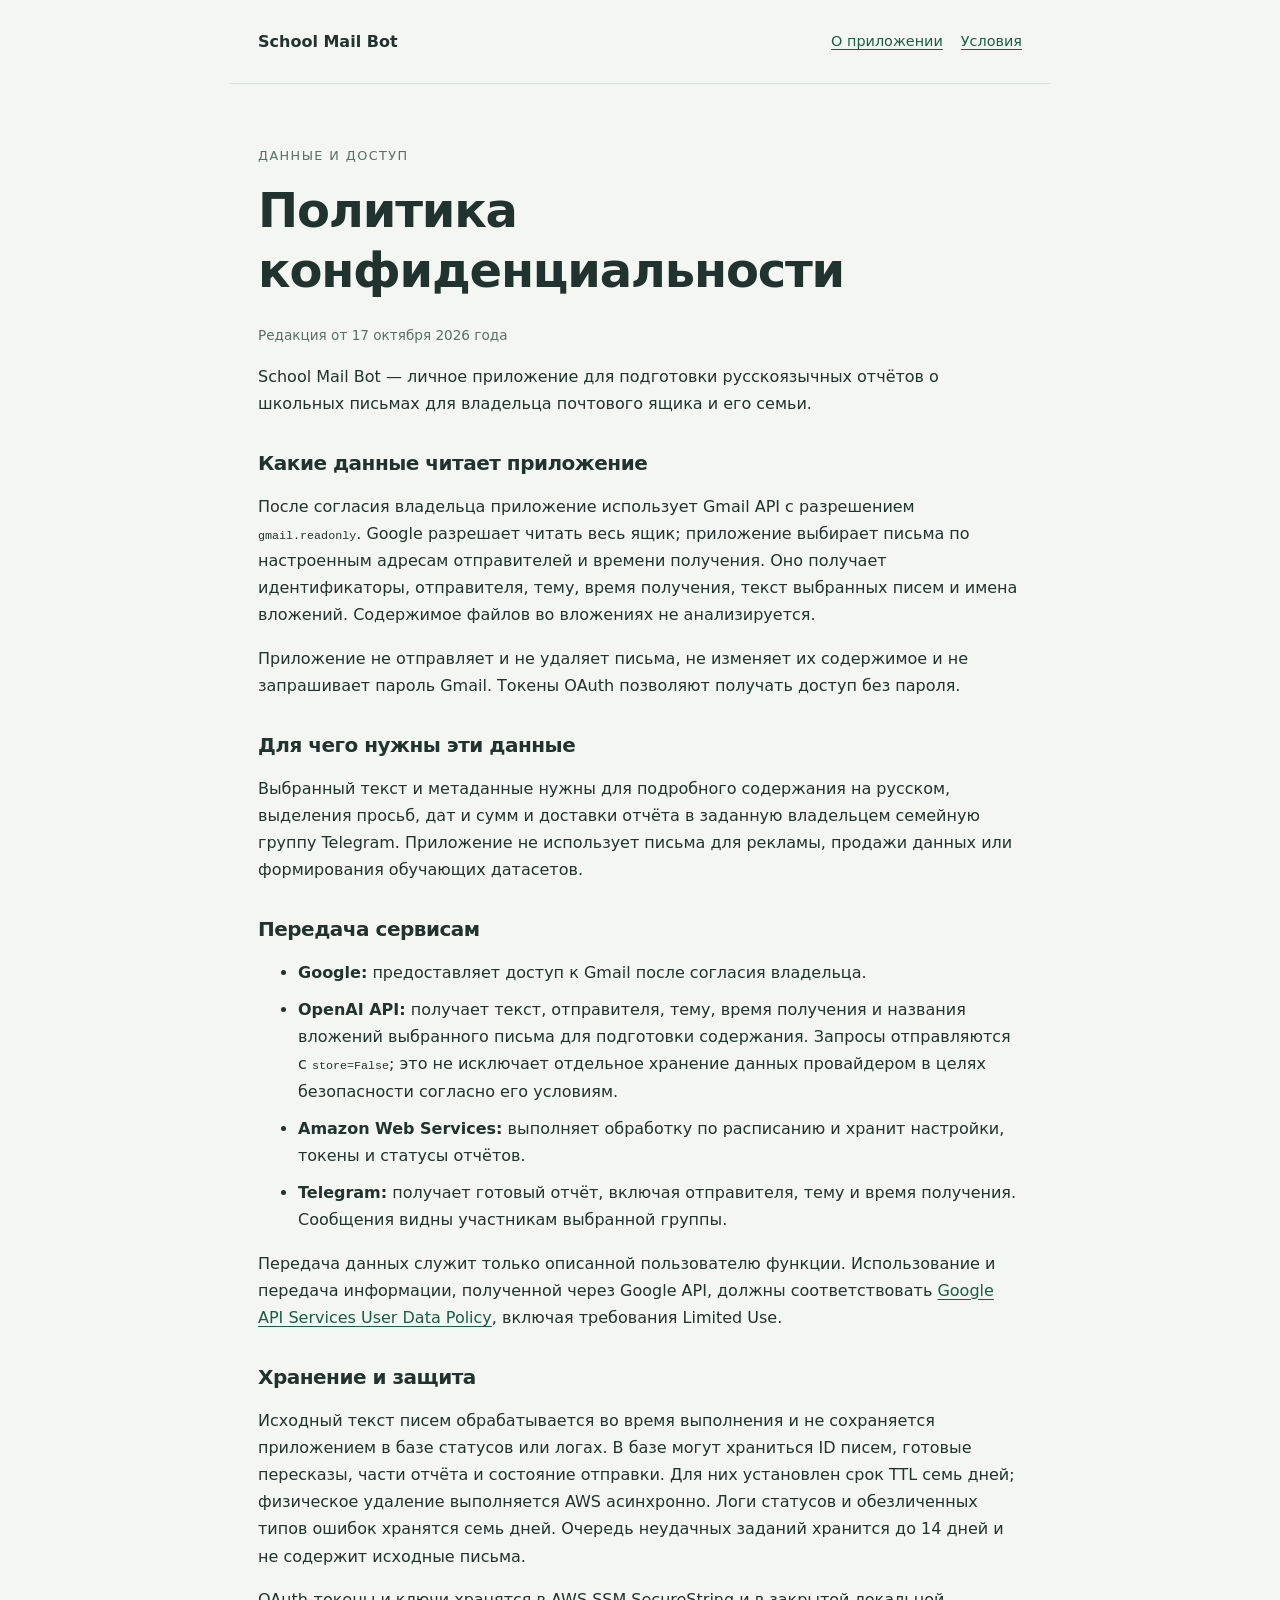
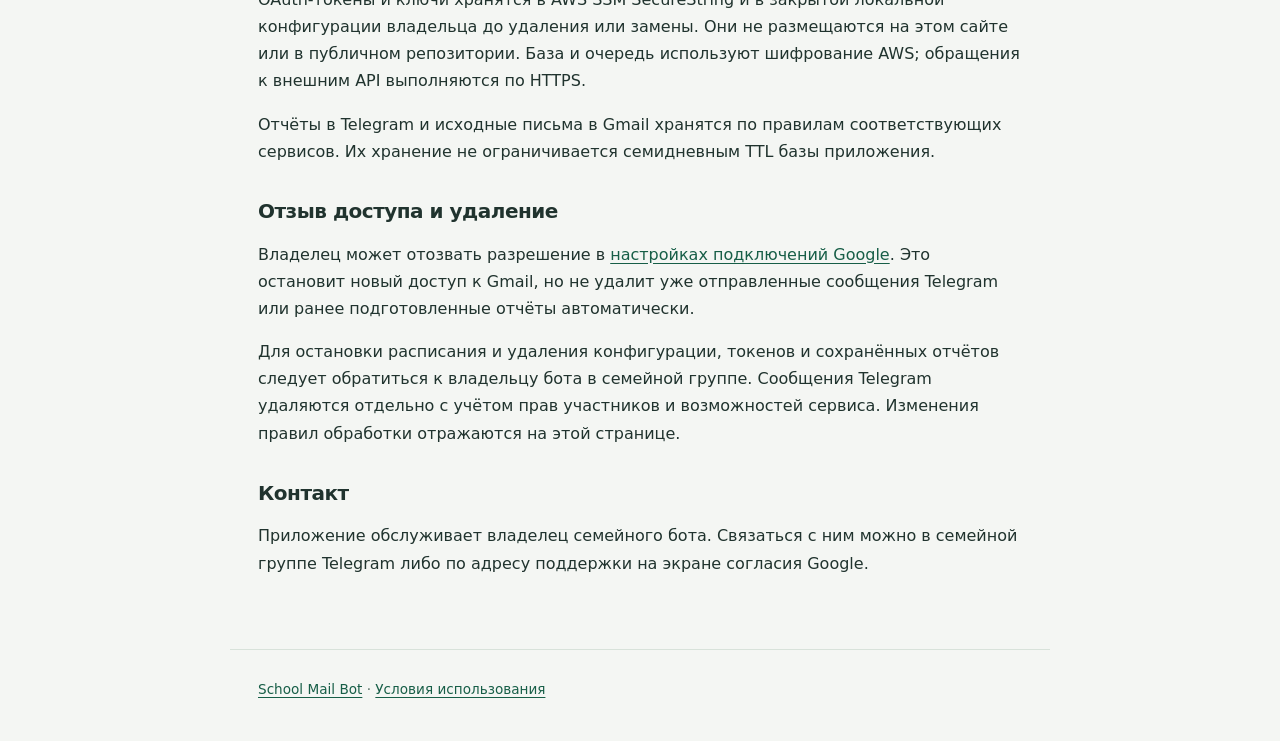
==== privacy.html @ ab50753f "Publish School Mail Bot information and privacy pages" ====
<!doctype html>
<html lang="ru"><head><meta charset="utf-8"><meta name="viewport" content="width=device-width,initial-scale=1"><title>Конфиденциальность — School Mail Bot</title><link rel="stylesheet" href="style.css"></head>
<body><header><a class="brand" href="index.html">School Mail Bot</a><nav aria-label="Основная навигация"><a href="index.html">О приложении</a><a href="terms.html">Условия</a></nav></header>
<main><p class="eyebrow">Данные и доступ</p><h1>Политика конфиденциальности</h1><p class="date">Редакция от 17 октября 2026 года</p>
<p>School Mail Bot — личное приложение для подготовки русскоязычных отчётов о школьных письмах для владельца почтового ящика и его семьи.</p>
<h2>Какие данные читает приложение</h2><p>После согласия владельца приложение использует Gmail API с разрешением <code>gmail.readonly</code>. Google разрешает читать весь ящик; приложение выбирает письма по настроенным адресам отправителей и времени получения. Оно получает идентификаторы, отправителя, тему, время получения, текст выбранных писем и имена вложений. Содержимое файлов во вложениях не анализируется.</p>
<p>Приложение не отправляет и не удаляет письма, не изменяет их содержимое и не запрашивает пароль Gmail. Токены OAuth позволяют получать доступ без пароля.</p>
<h2>Для чего нужны эти данные</h2><p>Выбранный текст и метаданные нужны для подробного содержания на русском, выделения просьб, дат и сумм и доставки отчёта в заданную владельцем семейную группу Telegram. Приложение не использует письма для рекламы, продажи данных или формирования обучающих датасетов.</p>
<h2>Передача сервисам</h2><ul><li><strong>Google:</strong> предоставляет доступ к Gmail после согласия владельца.</li><li><strong>OpenAI API:</strong> получает текст, отправителя, тему, время получения и названия вложений выбранного письма для подготовки содержания. Запросы отправляются с <code>store=False</code>; это не исключает отдельное хранение данных провайдером в целях безопасности согласно его условиям.</li><li><strong>Amazon Web Services:</strong> выполняет обработку по расписанию и хранит настройки, токены и статусы отчётов.</li><li><strong>Telegram:</strong> получает готовый отчёт, включая отправителя, тему и время получения. Сообщения видны участникам выбранной группы.</li></ul>
<p>Передача данных служит только описанной пользователю функции. Использование и передача информации, полученной через Google API, должны соответствовать <a href="https://developers.google.com/terms/api-services-user-data-policy">Google API Services User Data Policy</a>, включая требования Limited Use.</p>
<h2>Хранение и защита</h2><p>Исходный текст писем обрабатывается во время выполнения и не сохраняется приложением в базе статусов или логах. В базе могут храниться ID писем, готовые пересказы, части отчёта и состояние отправки. Для них установлен срок TTL семь дней; физическое удаление выполняется AWS асинхронно. Логи статусов и обезличенных типов ошибок хранятся семь дней. Очередь неудачных заданий хранится до 14 дней и не содержит исходные письма.</p>
<p>OAuth-токены и ключи хранятся в AWS SSM SecureString и в закрытой локальной конфигурации владельца до удаления или замены. Они не размещаются на этом сайте или в публичном репозитории. База и очередь используют шифрование AWS; обращения к внешним API выполняются по HTTPS.</p>
<p>Отчёты в Telegram и исходные письма в Gmail хранятся по правилам соответствующих сервисов. Их хранение не ограничивается семидневным TTL базы приложения.</p>
<h2>Отзыв доступа и удаление</h2><p>Владелец может отозвать разрешение в <a href="https://myaccount.google.com/connections">настройках подключений Google</a>. Это остановит новый доступ к Gmail, но не удалит уже отправленные сообщения Telegram или ранее подготовленные отчёты автоматически.</p>
<p>Для остановки расписания и удаления конфигурации, токенов и сохранённых отчётов следует обратиться к владельцу бота в семейной группе. Сообщения Telegram удаляются отдельно с учётом прав участников и возможностей сервиса. Изменения правил обработки отражаются на этой странице.</p>
<h2>Контакт</h2><p>Приложение обслуживает владелец семейного бота. Связаться с ним можно в семейной группе Telegram либо по адресу поддержки на экране согласия Google.</p></main>
<footer><a href="index.html">School Mail Bot</a> · <a href="terms.html">Условия использования</a></footer></body></html>
---- style.css ----
:root{color-scheme:light;font-family:system-ui,-apple-system,"Segoe UI",sans-serif;color:#20332e;background:#f4f6f3;line-height:1.7}
*{box-sizing:border-box}body{margin:0}a{color:#175e47;text-underline-offset:.2em}a:hover{color:#0b392a}a:focus-visible{outline:3px solid #b4d9c7;outline-offset:4px}header,main,footer{max-width:820px;margin:auto;padding:28px}header{display:flex;flex-wrap:wrap;gap:16px;align-items:center;justify-content:space-between;border-bottom:1px solid #d8e2da}.brand{font-weight:750;text-decoration:none;color:#20332e}nav{display:flex;flex-wrap:wrap;gap:18px;font-size:.9rem}main{padding-top:48px;padding-bottom:56px}h1,h2{line-height:1.25;letter-spacing:-.025em}h1{font-size:clamp(2rem,5vw,3rem);margin:12px 0 24px}h2{font-size:1.25rem;margin-top:34px}.eyebrow{font-size:.8rem;text-transform:uppercase;letter-spacing:.11em;color:#587066}.lead{font-size:1.15rem;color:#465f54}.note{padding:18px 22px;border-left:4px solid #6e9c80;background:#e8efe8;margin:28px 0}.date,footer{font-size:.85rem;color:#587066}footer{border-top:1px solid #d8e2da;padding-bottom:40px}li{margin:10px 0}code{font-size:.9em;overflow-wrap:anywhere}@media(max-width:520px){header,main,footer{padding-left:20px;padding-right:20px}main{padding-top:28px}nav{gap:12px;font-size:.82rem}}
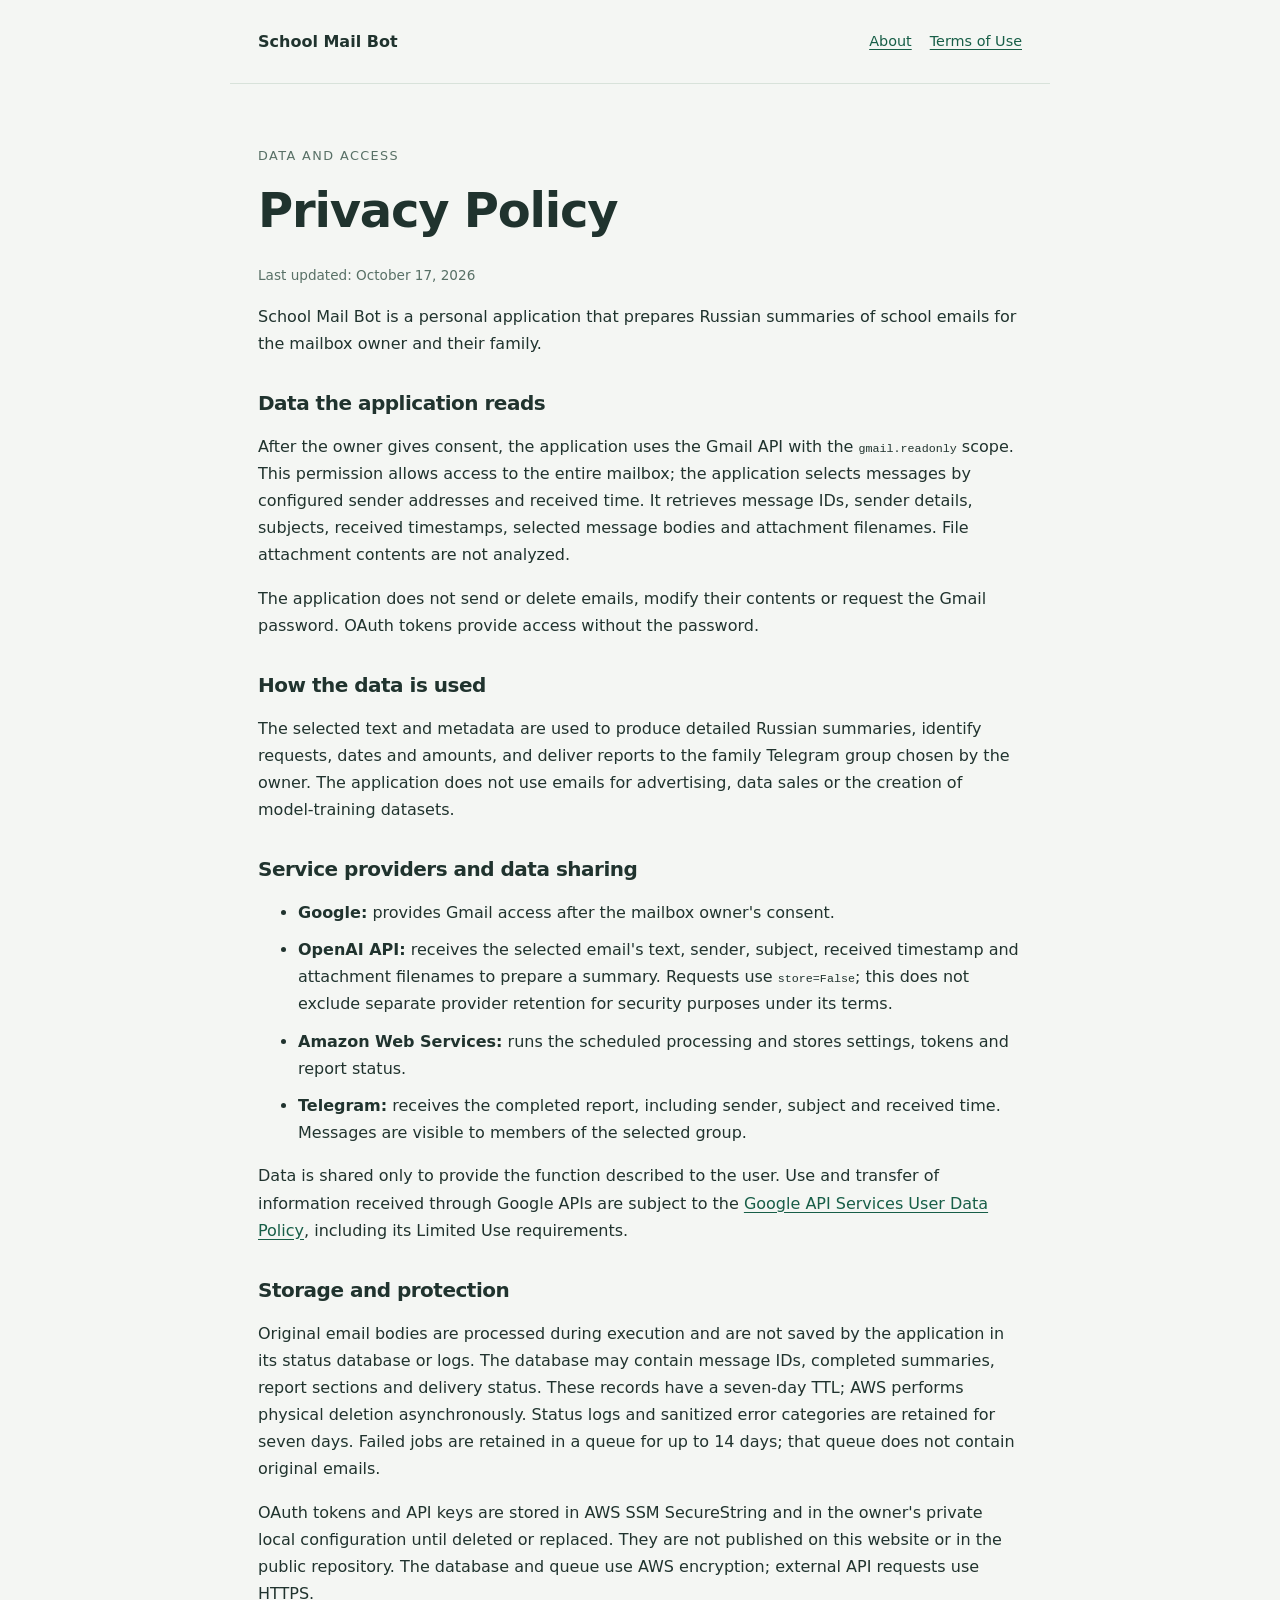
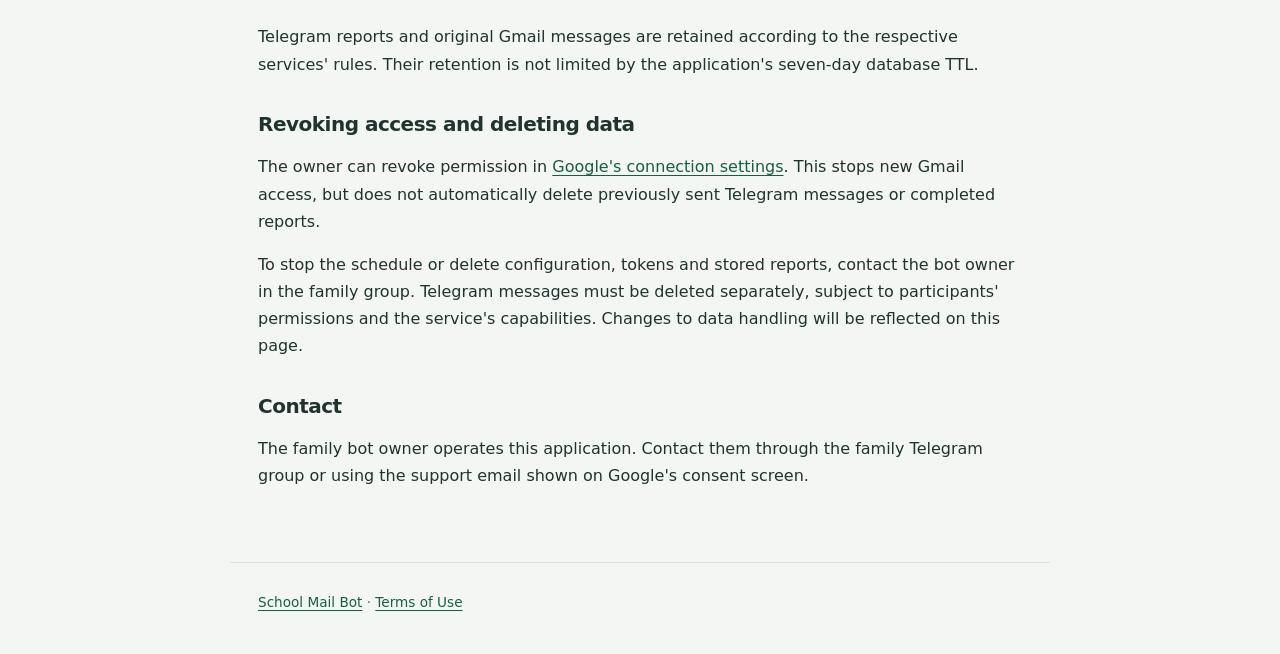
==== commit 52d55905: "Translate information, privacy and terms pages into English" ====
--- a/privacy.html
+++ b/privacy.html
@@ -1,17 +1,17 @@
 <!doctype html>
-<html lang="ru"><head><meta charset="utf-8"><meta name="viewport" content="width=device-width,initial-scale=1"><title>Конфиденциальность — School Mail Bot</title><link rel="stylesheet" href="style.css"></head>
-<body><header><a class="brand" href="index.html">School Mail Bot</a><nav aria-label="Основная навигация"><a href="index.html">О приложении</a><a href="terms.html">Условия</a></nav></header>
-<main><p class="eyebrow">Данные и доступ</p><h1>Политика конфиденциальности</h1><p class="date">Редакция от 17 октября 2026 года</p>
-<p>School Mail Bot — личное приложение для подготовки русскоязычных отчётов о школьных письмах для владельца почтового ящика и его семьи.</p>
-<h2>Какие данные читает приложение</h2><p>После согласия владельца приложение использует Gmail API с разрешением <code>gmail.readonly</code>. Google разрешает читать весь ящик; приложение выбирает письма по настроенным адресам отправителей и времени получения. Оно получает идентификаторы, отправителя, тему, время получения, текст выбранных писем и имена вложений. Содержимое файлов во вложениях не анализируется.</p>
-<p>Приложение не отправляет и не удаляет письма, не изменяет их содержимое и не запрашивает пароль Gmail. Токены OAuth позволяют получать доступ без пароля.</p>
-<h2>Для чего нужны эти данные</h2><p>Выбранный текст и метаданные нужны для подробного содержания на русском, выделения просьб, дат и сумм и доставки отчёта в заданную владельцем семейную группу Telegram. Приложение не использует письма для рекламы, продажи данных или формирования обучающих датасетов.</p>
-<h2>Передача сервисам</h2><ul><li><strong>Google:</strong> предоставляет доступ к Gmail после согласия владельца.</li><li><strong>OpenAI API:</strong> получает текст, отправителя, тему, время получения и названия вложений выбранного письма для подготовки содержания. Запросы отправляются с <code>store=False</code>; это не исключает отдельное хранение данных провайдером в целях безопасности согласно его условиям.</li><li><strong>Amazon Web Services:</strong> выполняет обработку по расписанию и хранит настройки, токены и статусы отчётов.</li><li><strong>Telegram:</strong> получает готовый отчёт, включая отправителя, тему и время получения. Сообщения видны участникам выбранной группы.</li></ul>
-<p>Передача данных служит только описанной пользователю функции. Использование и передача информации, полученной через Google API, должны соответствовать <a href="https://developers.google.com/terms/api-services-user-data-policy">Google API Services User Data Policy</a>, включая требования Limited Use.</p>
-<h2>Хранение и защита</h2><p>Исходный текст писем обрабатывается во время выполнения и не сохраняется приложением в базе статусов или логах. В базе могут храниться ID писем, готовые пересказы, части отчёта и состояние отправки. Для них установлен срок TTL семь дней; физическое удаление выполняется AWS асинхронно. Логи статусов и обезличенных типов ошибок хранятся семь дней. Очередь неудачных заданий хранится до 14 дней и не содержит исходные письма.</p>
-<p>OAuth-токены и ключи хранятся в AWS SSM SecureString и в закрытой локальной конфигурации владельца до удаления или замены. Они не размещаются на этом сайте или в публичном репозитории. База и очередь используют шифрование AWS; обращения к внешним API выполняются по HTTPS.</p>
-<p>Отчёты в Telegram и исходные письма в Gmail хранятся по правилам соответствующих сервисов. Их хранение не ограничивается семидневным TTL базы приложения.</p>
-<h2>Отзыв доступа и удаление</h2><p>Владелец может отозвать разрешение в <a href="https://myaccount.google.com/connections">настройках подключений Google</a>. Это остановит новый доступ к Gmail, но не удалит уже отправленные сообщения Telegram или ранее подготовленные отчёты автоматически.</p>
-<p>Для остановки расписания и удаления конфигурации, токенов и сохранённых отчётов следует обратиться к владельцу бота в семейной группе. Сообщения Telegram удаляются отдельно с учётом прав участников и возможностей сервиса. Изменения правил обработки отражаются на этой странице.</p>
-<h2>Контакт</h2><p>Приложение обслуживает владелец семейного бота. Связаться с ним можно в семейной группе Telegram либо по адресу поддержки на экране согласия Google.</p></main>
-<footer><a href="index.html">School Mail Bot</a> · <a href="terms.html">Условия использования</a></footer></body></html>
+<html lang="en"><head><meta charset="utf-8"><meta name="viewport" content="width=device-width,initial-scale=1"><title>Privacy Policy — School Mail Bot</title><link rel="stylesheet" href="style.css"></head>
+<body><header><a class="brand" href="index.html">School Mail Bot</a><nav aria-label="Main navigation"><a href="index.html">About</a><a href="terms.html">Terms of Use</a></nav></header>
+<main><p class="eyebrow">Data and access</p><h1>Privacy Policy</h1><p class="date">Last updated: October 17, 2026</p>
+<p>School Mail Bot is a personal application that prepares Russian summaries of school emails for the mailbox owner and their family.</p>
+<h2>Data the application reads</h2><p>After the owner gives consent, the application uses the Gmail API with the <code>gmail.readonly</code> scope. This permission allows access to the entire mailbox; the application selects messages by configured sender addresses and received time. It retrieves message IDs, sender details, subjects, received timestamps, selected message bodies and attachment filenames. File attachment contents are not analyzed.</p>
+<p>The application does not send or delete emails, modify their contents or request the Gmail password. OAuth tokens provide access without the password.</p>
+<h2>How the data is used</h2><p>The selected text and metadata are used to produce detailed Russian summaries, identify requests, dates and amounts, and deliver reports to the family Telegram group chosen by the owner. The application does not use emails for advertising, data sales or the creation of model-training datasets.</p>
+<h2>Service providers and data sharing</h2><ul><li><strong>Google:</strong> provides Gmail access after the mailbox owner's consent.</li><li><strong>OpenAI API:</strong> receives the selected email's text, sender, subject, received timestamp and attachment filenames to prepare a summary. Requests use <code>store=False</code>; this does not exclude separate provider retention for security purposes under its terms.</li><li><strong>Amazon Web Services:</strong> runs the scheduled processing and stores settings, tokens and report status.</li><li><strong>Telegram:</strong> receives the completed report, including sender, subject and received time. Messages are visible to members of the selected group.</li></ul>
+<p>Data is shared only to provide the function described to the user. Use and transfer of information received through Google APIs are subject to the <a href="https://developers.google.com/terms/api-services-user-data-policy">Google API Services User Data Policy</a>, including its Limited Use requirements.</p>
+<h2>Storage and protection</h2><p>Original email bodies are processed during execution and are not saved by the application in its status database or logs. The database may contain message IDs, completed summaries, report sections and delivery status. These records have a seven-day TTL; AWS performs physical deletion asynchronously. Status logs and sanitized error categories are retained for seven days. Failed jobs are retained in a queue for up to 14 days; that queue does not contain original emails.</p>
+<p>OAuth tokens and API keys are stored in AWS SSM SecureString and in the owner's private local configuration until deleted or replaced. They are not published on this website or in the public repository. The database and queue use AWS encryption; external API requests use HTTPS.</p>
+<p>Telegram reports and original Gmail messages are retained according to the respective services' rules. Their retention is not limited by the application's seven-day database TTL.</p>
+<h2>Revoking access and deleting data</h2><p>The owner can revoke permission in <a href="https://myaccount.google.com/connections">Google's connection settings</a>. This stops new Gmail access, but does not automatically delete previously sent Telegram messages or completed reports.</p>
+<p>To stop the schedule or delete configuration, tokens and stored reports, contact the bot owner in the family group. Telegram messages must be deleted separately, subject to participants' permissions and the service's capabilities. Changes to data handling will be reflected on this page.</p>
+<h2>Contact</h2><p>The family bot owner operates this application. Contact them through the family Telegram group or using the support email shown on Google's consent screen.</p></main>
+<footer><a href="index.html">School Mail Bot</a> · <a href="terms.html">Terms of Use</a></footer></body></html>
